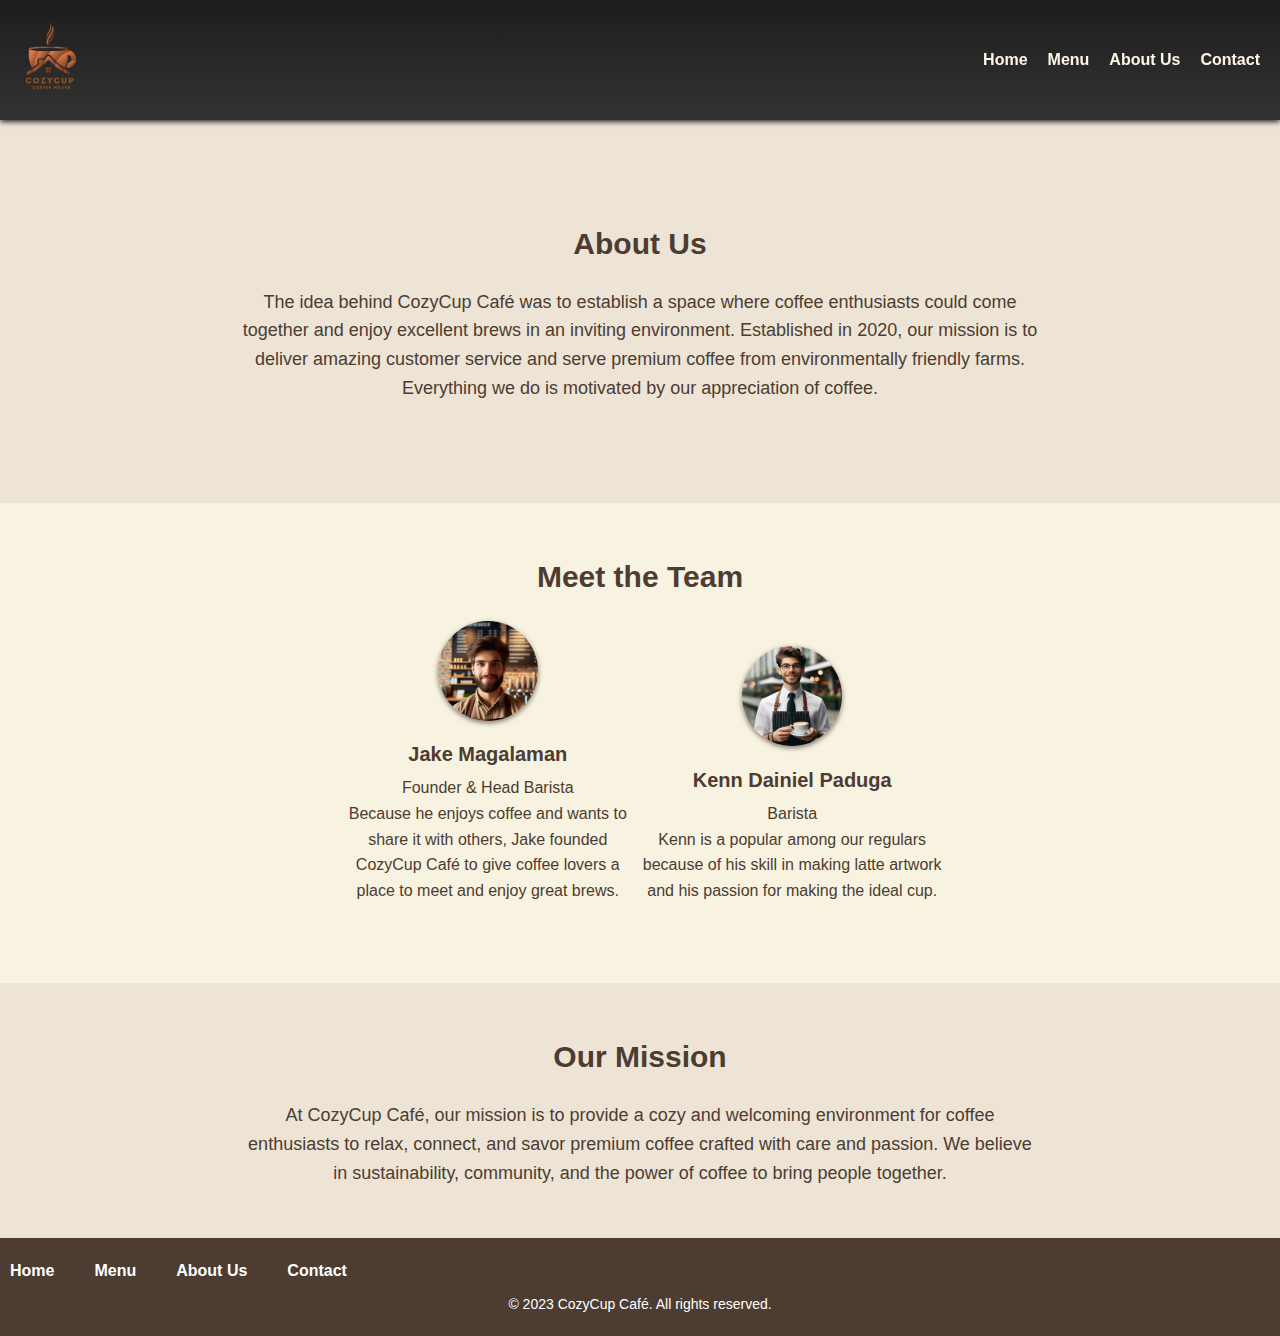
==== about.html @ 68f807f5 "updated website" ====
<!DOCTYPE html>
<html lang="en">
<head>
    <meta charset="UTF-8">
    <meta name="viewport" content="width=device-width, initial-scale=1.0">
    <link rel="stylesheet" href="css/about_style.css">
    <title>CozyCup Café</title>
</head>
<body>
    <header>
        <nav>
            <div class="logo">
                <img src="img/logo.png" alt="CozyCup Café Logo">
            </div>
            <ul>
                <li><a href="index.html">Home</a></li>
                <li><a href="menu.html">Menu</a></li>
                <li><a href="about.html">About Us</a></li>
                <li><a href="contact.html">Contact</a></li>
            </ul>
        </nav>
    </header>

    <main>
       
        <section id="about" class="about">
            <h2>About Us</h2>
            <p>
                 The idea behind CozyCup Café was to establish a 
                 space where coffee enthusiasts could come together
                  and enjoy excellent brews in an inviting environment.
                   Established in 2020, our mission is to deliver amazing customer
                    service and serve premium coffee from environmentally friendly farms.
                     Everything we do is motivated by our appreciation of coffee.
            </p>
        </section>

       
        <section id="team" class="team">
            <h2>Meet the Team</h2>
            <div class="team-member">
                <img src="img/jek.jpg" alt="Owner">
                <h3>Jake Magalaman</h3>
                <p>Founder & Head Barista</p>
                <p>Because he enjoys coffee and wants to share it with others,
                     Jake founded CozyCup Café to give coffee lovers a place to meet and enjoy great brews.</p>
            </div>

            <div class="team-member">
                <img src="img/ken.jpg" alt="Staff">
                <h3>Kenn Dainiel Paduga</h3>
                <p>Barista</p>
                <p>Kenn is a popular among our regulars because of his skill in making latte artwork and his passion for making the ideal cup.</p>
            </div>
        </section>

     
        <section id="mission" class="mission">
            <h2>Our Mission</h2>
            <p>
                At CozyCup Café, our mission is to provide a cozy and welcoming environment
                for coffee enthusiasts to relax, connect, and savor premium coffee crafted with
                care and passion. We believe in sustainability, community, and the power of
                coffee to bring people together.
            </p>
        </section>
    </main>

    <footer>
        <nav>
            <ul>
                <li><a href="index.html">Home</a></li>
                <li><a href="menu.html">Menu</a></li>
                <li><a href="about.html">About Us</a></li>
                <li><a href="contact.html">Contact</a></li>
            </ul>
        </nav>
        <p>&copy; 2023 CozyCup Café. All rights reserved.</p>
    </footer>
</body>
</html>
---- css/about_style.css ----
body, h1, h2, h3, p, ul, li {
    margin: 0;
    padding: 0;
}

body {
    font-family: Arial, sans-serif;
    background-color: #f8f2e0;
    color: #4c3c32;
    line-height: 1.6;
}

header {
    background-color: #333;
    box-shadow: 0 2px 5px rgba(0, 0, 0, 0.8);
    padding: 20px;
    background-image: linear-gradient(180deg, #1d1d1d 0%, #333 100%);
    position: sticky;
    top: 0;
    z-index: 1000;
}

nav {
    display: flex;
    justify-content: space-between;
    align-items: center;
}

nav ul {
    list-style: none;
    display: flex;
    gap: 20px;
}

nav a {
    text-decoration: none;
    color: #fff6e9;
    font-weight: bold;
    transition: color 0.3s;
}

nav a:hover {
    color: #7e685b;
}

.logo img {
    max-width: 60px;
}

.about {
    padding: 100px 20px;
    text-align: center;
    background-color: #ede4d6;
}

.about h2 {
    font-size: 30px;
    margin-bottom: 20px;
    color: #4c3c32;
}

.about p {
    font-size: 18px;
    max-width: 800px;
    margin: 0 auto;
}

.team {
    padding: 50px 20px;
    background-color: #f8f2e0;
    text-align: center;
}

.team h2 {
    font-size: 30px;
    margin-bottom: 20px;
    color: #4c3c32;
}

.team-member {
    margin-bottom: 30px;
    display: inline-block;
    width: 300px;
    text-align: center;
}

.team-member img {
    width: 100px;
    height: 100px;
    border-radius: 50%;
    margin-bottom: 10px;
    box-shadow: 0 2px 5px rgba(0, 0, 0, 0.5);
}

.team-member h3 {
    font-size: 20px;
    margin-bottom: 5px;
    color: #4c3c32;
}

.team-member p {
    font-size: 16px;
    color: #4c3c32;
}

.mission {
    padding: 50px 20px;
    background-color: #ede4d6;
    text-align: center;
}

.mission h2 {
    font-size: 30px;
    margin-bottom: 20px;
    color: #4c3c32;
}

.mission p {
    font-size: 18px;
    max-width: 800px;
    margin: 0 auto;
    color: #4c3c32;
}

footer {
    background-color: #4c3c32;
    color: white;
    text-align: center;
    padding: 20px 0;
}

footer nav ul {
    list-style: none;
    padding: 0;
    margin-bottom: 10px;
}

footer nav ul li {
    display: inline;
    margin: 0 10px;
}

footer nav ul li a {
    color: white;
    text-decoration: none;
    transition: color 0.3s;
}

footer nav ul li a:hover {
    color: #d4b59f;
}

footer p {
    font-size: 14px;
    margin: 0;
}
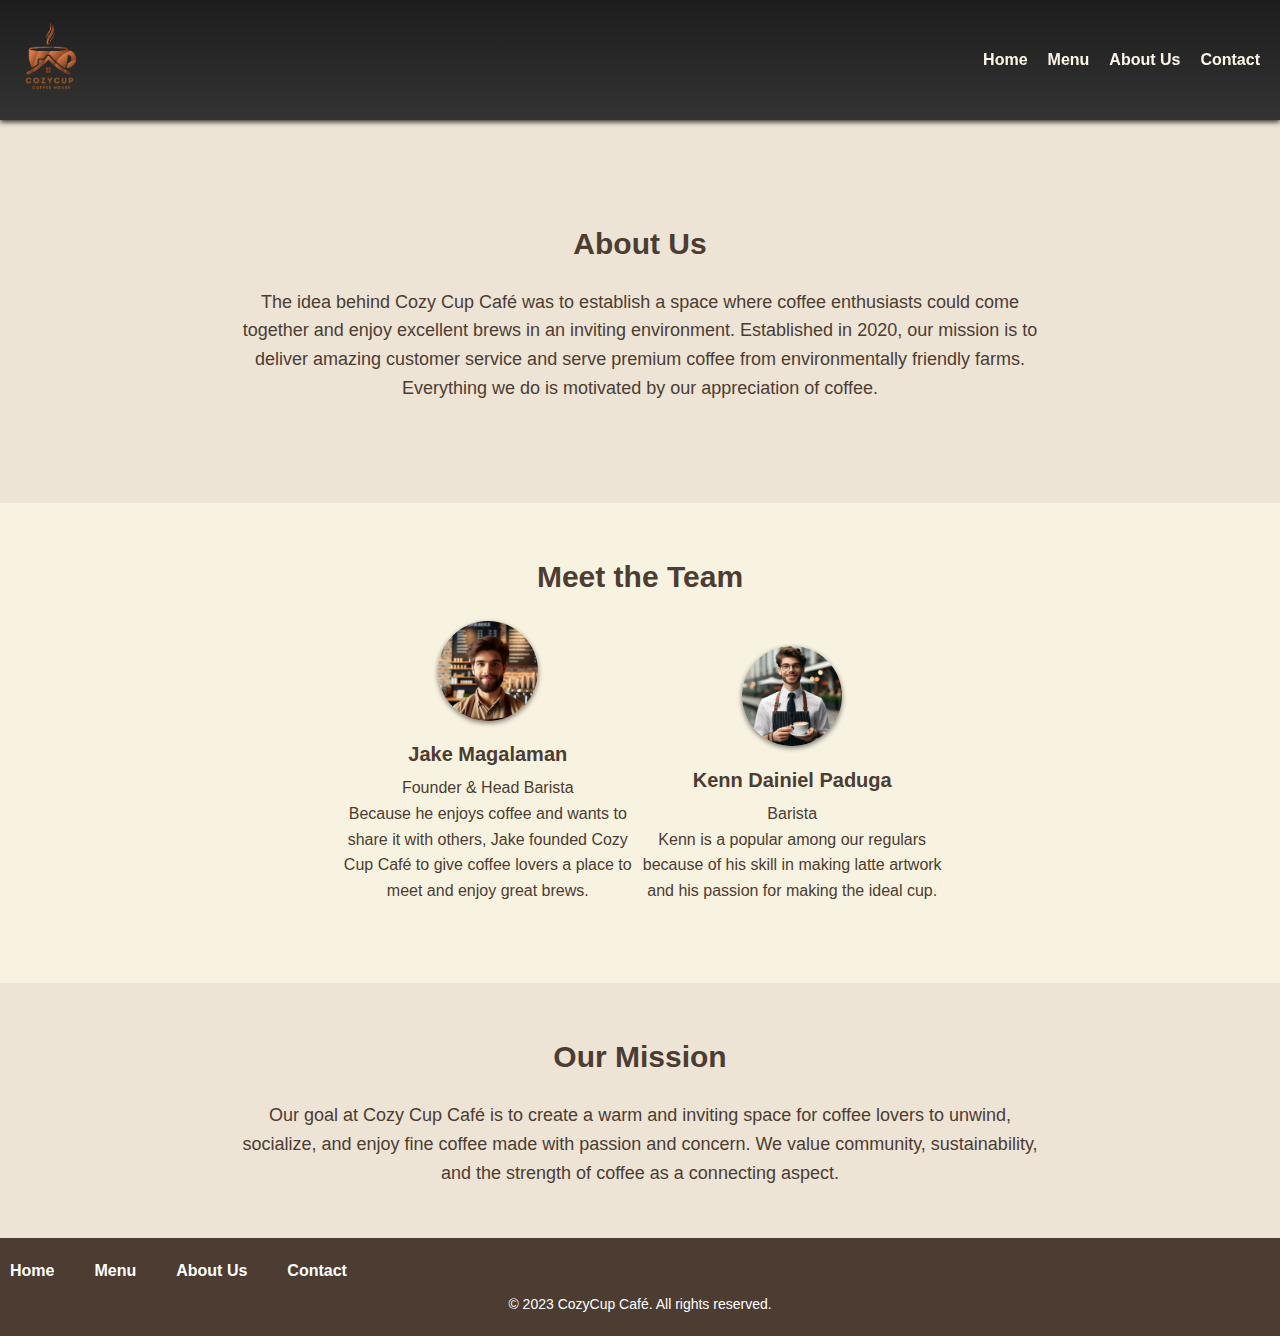
==== commit dcbc169c: "Updated" ====
--- a/about.html
+++ b/about.html
@@ -26,7 +26,7 @@
         <section id="about" class="about">
             <h2>About Us</h2>
             <p>
-                 The idea behind CozyCup Café was to establish a 
+                 The idea behind Cozy Cup Café was to establish a 
                  space where coffee enthusiasts could come together
                   and enjoy excellent brews in an inviting environment.
                    Established in 2020, our mission is to deliver amazing customer
@@ -43,14 +43,15 @@
                 <h3>Jake Magalaman</h3>
                 <p>Founder & Head Barista</p>
                 <p>Because he enjoys coffee and wants to share it with others,
-                     Jake founded CozyCup Café to give coffee lovers a place to meet and enjoy great brews.</p>
+                     Jake founded Cozy Cup Café to give coffee lovers a place to meet and enjoy great brews.</p>
             </div>
 
             <div class="team-member">
                 <img src="img/ken.jpg" alt="Staff">
                 <h3>Kenn Dainiel Paduga</h3>
                 <p>Barista</p>
-                <p>Kenn is a popular among our regulars because of his skill in making latte artwork and his passion for making the ideal cup.</p>
+                <p>Kenn is a popular among our regulars because of his skill in making 
+                    latte artwork and his passion for making the ideal cup.</p>
             </div>
         </section>
 
@@ -58,10 +59,11 @@
         <section id="mission" class="mission">
             <h2>Our Mission</h2>
             <p>
-                At CozyCup Café, our mission is to provide a cozy and welcoming environment
-                for coffee enthusiasts to relax, connect, and savor premium coffee crafted with
-                care and passion. We believe in sustainability, community, and the power of
-                coffee to bring people together.
+                Our goal at Cozy Cup Café is to create a warm and inviting space
+                for coffee lovers to unwind, socialize, and enjoy fine coffee made with
+                passion and concern. We value community, sustainability, and the strength of
+                coffee as a connecting aspect.
+
             </p>
         </section>
     </main>
